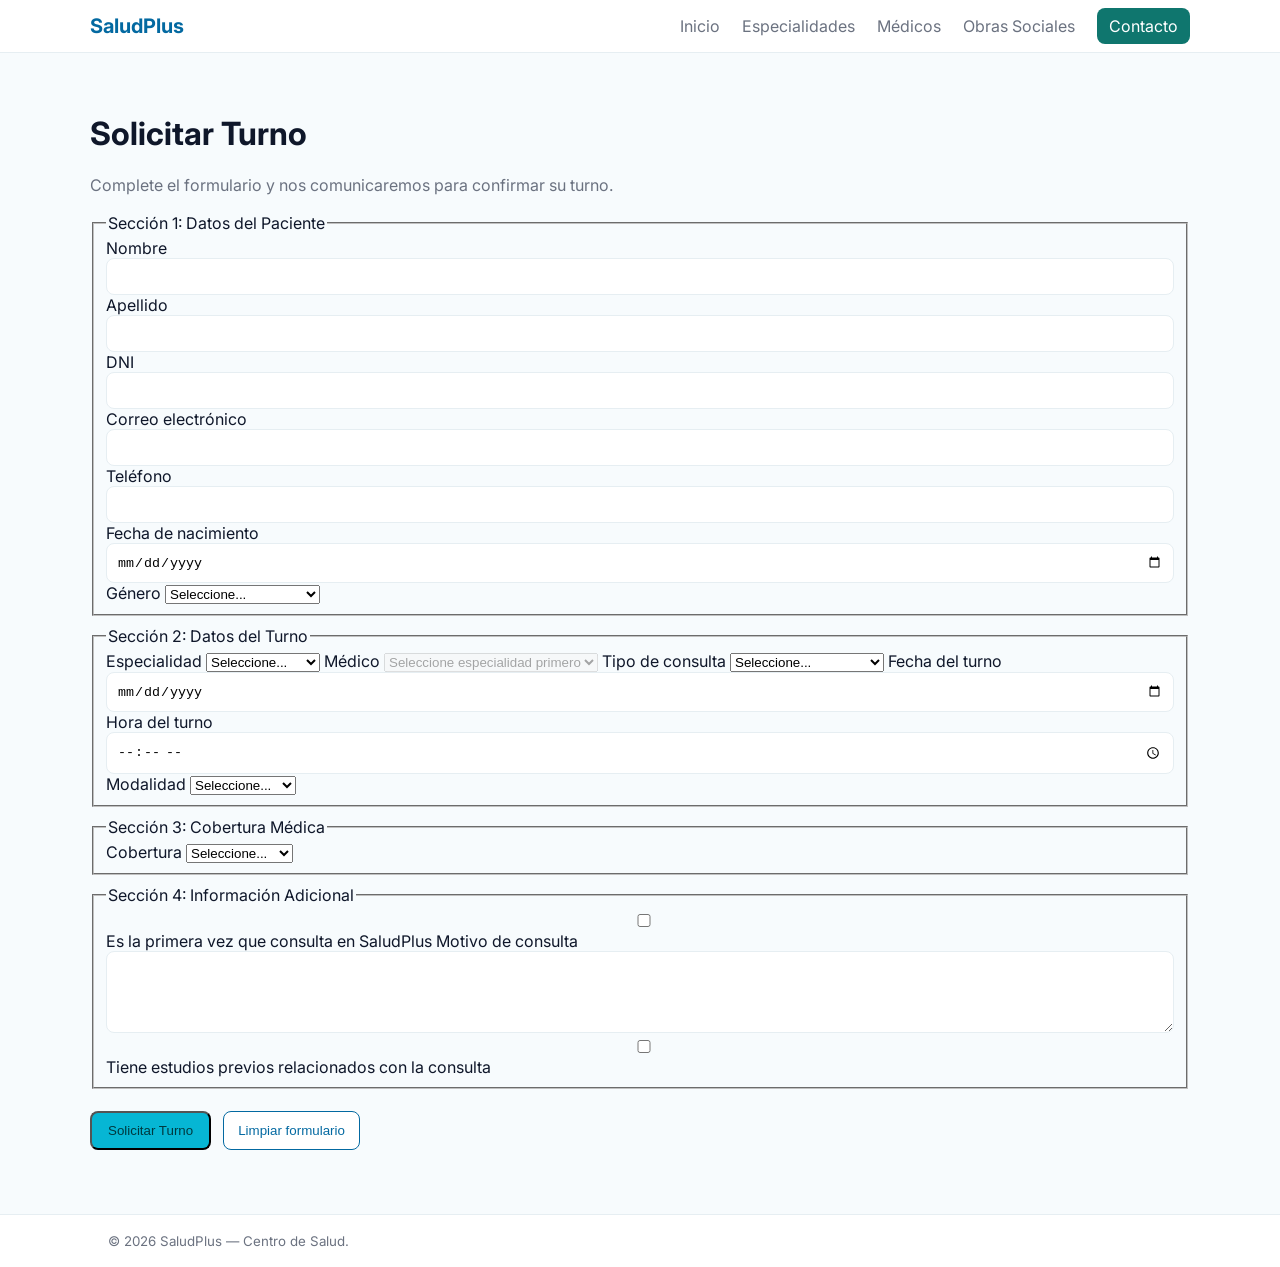
==== turnos.html @ ec74b863 "etapa 2: se inicia con el formulario y estilo de esta." ====
<!doctype html>
<html lang="es">
<head>
  <meta charset="utf-8">
  <meta name="viewport" content="width=device-width, initial-scale=1">
  <title>Solicitar Turno — SaludPlus</title>
  <link href="https://fonts.googleapis.com/css2?family=Inter:wght@300;400;600;700&display=swap" rel="stylesheet">
  <link rel="stylesheet" href="css/styles.css">
</head>
<body>
  <header class="site-header">
    <div class="container header-inner">
      <a class="brand" href="index.html">SaludPlus</a>
      <nav class="main-nav">
        <a href="index.html#inicio">Inicio</a>
        <a href="index.html#especialidades">Especialidades</a>
        <a href="index.html#medicos">Médicos</a>
        <a href="index.html#obras">Obras Sociales</a>
        <a href="index.html#contacto" class="cta">Contacto</a>
      </nav>
    </div>
  </header>

  <main class="section container" style="padding-top:40px">
    <h1>Solicitar Turno</h1>
    <p class="section-sub">Complete el formulario y nos comunicaremos para confirmar su turno.</p>

    <form id="turnoForm" class="contact-form" action="#" method="post">
      <fieldset>
        <legend>Sección 1: Datos del Paciente</legend>
        <label>
          Nombre
          <input type="text" name="nombre" id="nombre" required>
        </label>
        <label>
          Apellido
          <input type="text" name="apellido" id="apellido" required>
        </label>
        <label>
          DNI
          <input type="text" name="dni" id="dni" required>
        </label>
        <label>
          Correo electrónico
          <input type="email" name="email" id="email" required>
        </label>
        <label>
          Teléfono
          <input type="tel" name="telefono" id="telefono" required>
        </label>
        <label>
          Fecha de nacimiento
          <input type="date" name="nacimiento" id="nacimiento" required>
        </label>
        <label>
          Género
          <select name="genero" id="genero" required>
            <option value="">Seleccione...</option>
            <option>Masculino</option>
            <option>Femenino</option>
            <option>Otro</option>
            <option>Prefiero no especificar</option>
          </select>
        </label>
      </fieldset>

      <fieldset>
        <legend>Sección 2: Datos del Turno</legend>
        <label>
          Especialidad
          <select name="especialidad" id="especialidad" required>
            <option value="">Seleccione...</option>
            <option>Clínica General</option>
            <option>Cardiología</option>
            <option>Pediatría</option>
            <option>Ginecología</option>
            <option>Traumatología</option>
            <option>Neurología</option>
          </select>
        </label>

        <label>
          Médico
          <select name="medico" id="medico" disabled required>
            <option value="">Seleccione especialidad primero</option>
          </select>
        </label>

        <label>
          Tipo de consulta
          <select name="tipoConsulta" id="tipoConsulta" required>
            <option value="">Seleccione...</option>
            <option>Primera consulta</option>
            <option>Control</option>
            <option>Resultado de estudios</option>
          </select>
        </label>

        <label>
          Fecha del turno
          <input type="date" name="fechaTurno" id="fechaTurno" required>
        </label>

        <label>
          Hora del turno
          <input type="time" name="horaTurno" id="horaTurno" required>
        </label>

        <label>
          Modalidad
          <select name="modalidad" id="modalidad" required>
            <option value="">Seleccione...</option>
            <option>Presencial</option>
            <option>Videoconsulta</option>
          </select>
        </label>

        <label id="plataformaLabel" style="display:none">
          Plataforma preferida
          <select name="plataforma" id="plataforma">
            <option value="">Seleccione...</option>
            <option>Zoom</option>
            <option>Google Meet</option>
            <option>Teams</option>
          </select>
        </label>
      </fieldset>

      <fieldset>
        <legend>Sección 3: Cobertura Médica</legend>
        <label>
          Cobertura
          <select name="cobertura" id="cobertura" required>
            <option value="">Seleccione...</option>
            <option>OSDE</option>
            <option>Swiss Medical</option>
            <option>Galeno</option>
            <option>IOMA</option>
            <option>Medicus</option>
            <option>Sancor Salud</option>
            <option>Particular</option>
          </select>
        </label>

        <label id="credencialLabel" style="display:none">
          Número de credencial
          <input type="text" name="numeroCredencial" id="numeroCredencial">
        </label>

        <label id="planLabel" style="display:none">
          Plan
          <input type="text" name="plan" id="plan">
        </label>
      </fieldset>
      <fieldset>
        <legend>Sección 4: Información Adicional</legend>
        <label>
          <input type="checkbox" id="primeraVisita" name="primeraVisita">
          Es la primera vez que consulta en SaludPlus
        </label>

        <label id="conocioLabel" style="display:none">
          ¿Cómo nos conoció?
          <select id="conocio" name="conocio">
            <option value="">Seleccione...</option>
            <option>Búsqueda en internet</option>
            <option>Recomendación de un conocido</option>
            <option>Redes sociales</option>
            <option>Otro</option>
          </select>
        </label>

        <label>
          Motivo de consulta
          <textarea name="motivo" id="motivo" rows="4" required></textarea>
        </label>

        <label>
          <input type="checkbox" id="estudiosPrevios" name="estudiosPrevios">
          Tiene estudios previos relacionados con la consulta
        </label>

        <label id="descEstudiosLabel" style="display:none">
          Descripción de estudios
          <textarea id="descEstudios" name="descEstudios" rows="3"></textarea>
        </label>
      </fieldset>

      <div style="margin-top:12px;display:flex;gap:12px">
        <button type="submit" class="btn-primary">Solicitar Turno</button>
        <button type="reset" class="btn-secondary" id="limpiarBtn">Limpiar formulario</button>
      </div>
    </form>
  </main>

  <footer class="site-footer">
    <div class="container footer-inner">
      <small>© 2026 SaludPlus — Centro de Salud.</small>
    </div>
  </footer>
</body>
</html>
---- css/styles.css ----
/* Reset y base */
:root{
	--bg:#f7fbfd;
	--card:#ffffff;
	--muted:#6b7280;
	--accent:#0f766e;
	--accent-2:#0369a1;
	--max-width:1100px;
	--radius:10px;
}
*{box-sizing:border-box}
html,body{height:100%;margin:0;font-family:Inter,system-ui,Arial,sans-serif;background:var(--bg);color:#0f172a}
.container{max-width:var(--max-width);margin:0 auto;padding:0 18px}

/* Header */
.site-header{background:#ffffff;border-bottom:1px solid #e6eef2;position:sticky;top:0;z-index:1200;backdrop-filter:saturate(120%) blur(6px)}
.site-header.sticky{box-shadow:0 6px 18px rgba(15,23,42,0.06)}
.header-inner{display:flex;align-items:center;justify-content:space-between;padding:14px 0}
.brand{font-weight:700;color:var(--accent-2);text-decoration:none;font-size:1.25rem}
.main-nav a{margin-left:18px;color:var(--muted);text-decoration:none}
.main-nav a.cta{background:var(--accent);color:#fff;padding:8px 12px;border-radius:8px}

/* Hero */
.hero{padding:72px 0;background-image:linear-gradient(180deg,rgba(5,30,38,0.5),rgba(3,105,161,0.15)),url('https://images.unsplash.com/photo-1586773860416-3a6d7f0a6d7b?auto=format&fit=crop&w=1400&q=60');background-size:cover;background-position:center;color:#fff}
.hero-inner{display:flex;gap:24px;align-items:center}
.hero-text{flex:1;color:#fff}
.hero-text h1{margin:0;font-size:2.2rem;color:#fff}
.hero-text p{margin:12px 0;color:rgba(255,255,255,0.9)}
.lead{font-weight:600;color:rgba(255,255,255,0.95)}
.btn-primary{display:inline-block;background:#06b6d4;color:#00393f;padding:10px 16px;border-radius:8px;text-decoration:none}
.hero-visual{width:320px;height:240px;background:linear-gradient(180deg, rgba(255,255,255,0.06), rgba(255,255,255,0.02));border-radius:12px}

.trust-indicators{display:flex;gap:12px;margin-top:18px}
.trust-item{background:rgba(255,255,255,0.12);padding:10px 14px;border-radius:10px;text-align:center}
.trust-item strong{display:block;font-size:1.1rem}
.trust-item span{display:block;font-size:0.85rem;color:rgba(255,255,255,0.9)}

/* Sections */
.section{padding:36px 0}
.section h2{margin:0 0 6px 0;color:var(--accent-2)}
.section-sub{margin:0 0 18px 0;color:var(--muted)}

.grid{display:grid;gap:16px}
.specialties{display:grid;gap:16px;grid-template-columns:repeat(auto-fit,minmax(220px,1fr))}

@media (min-width:1024px){
	.specialties{grid-template-columns:repeat(3,1fr)}
}
.spec-card{display:flex;flex-direction:column;align-items:flex-start}
.spec-icon{width:64px;height:64px;display:flex;align-items:center;justify-content:center;margin-bottom:10px}
.spec-icon img{width:64px;height:64px;border-radius:8px;display:block}
.card{background:var(--card);padding:16px;border-radius:var(--radius);box-shadow:0 6px 18px rgba(15,23,42,0.06)}

.team{display:flex;gap:18px;flex-wrap:wrap;align-items:stretch}
.team-card{background:var(--card);padding:14px;border-radius:12px;display:flex;gap:12px;align-items:flex-start;flex:1 1 280px;min-width:220px}
.team-photo{width:100px;height:100px;border-radius:8px;background:linear-gradient(135deg,#e6eef2,#fff);flex-shrink:0}
.team-info{display:block}
.team-info strong{display:block}
.team-info .muted{color:var(--muted);font-size:0.95rem}
.team-info p{margin:8px 0 0 0;color:var(--muted)}

.insurers{display:flex;flex-wrap:wrap;gap:12px;list-style:none;padding:0;margin:12px 0}
.insurers li{background:var(--card);padding:10px 14px;border-radius:8px;box-shadow:0 4px 10px rgba(15,23,42,0.04)}

.contact-grid{display:grid;grid-template-columns:1fr 1fr;gap:20px;align-items:start}
.map-placeholder{background:linear-gradient(135deg,#eef2f7,#e6f6f8);border-radius:8px;display:flex;align-items:center;justify-content:center;color:var(--muted);min-height:160px}
.contact-form{display:grid;gap:10px}
.contact-form input,.contact-form textarea{width:100%;padding:10px;border:1px solid #e6eef2;border-radius:8px}
.btn-secondary{background:#fff;border:1px solid var(--accent-2);color:var(--accent-2);padding:10px 14px;border-radius:8px}

/* Footer */
.site-footer{background:#fff;border-top:1px solid #e6eef2;padding:18px 0;margin-top:28px}
.footer-inner{display:flex;justify-content:space-between;align-items:center;color:var(--muted)}
.footer-nav a{margin-left:12px;color:var(--muted);text-decoration:none}

/* Responsive */
@media (max-width:900px){
	.hero-inner{flex-direction:column;text-align:center}
	.hero-visual{width:220px;height:140px}
	.contact-grid{grid-template-columns:1fr}
	.header-inner{padding:12px 0}
	.main-nav a{margin-left:12px}
	.trust-indicators{justify-content:center}
}

@media (max-width:480px){
	.hero-text h1{font-size:1.6rem}
	.brand{font-size:1rem}
}
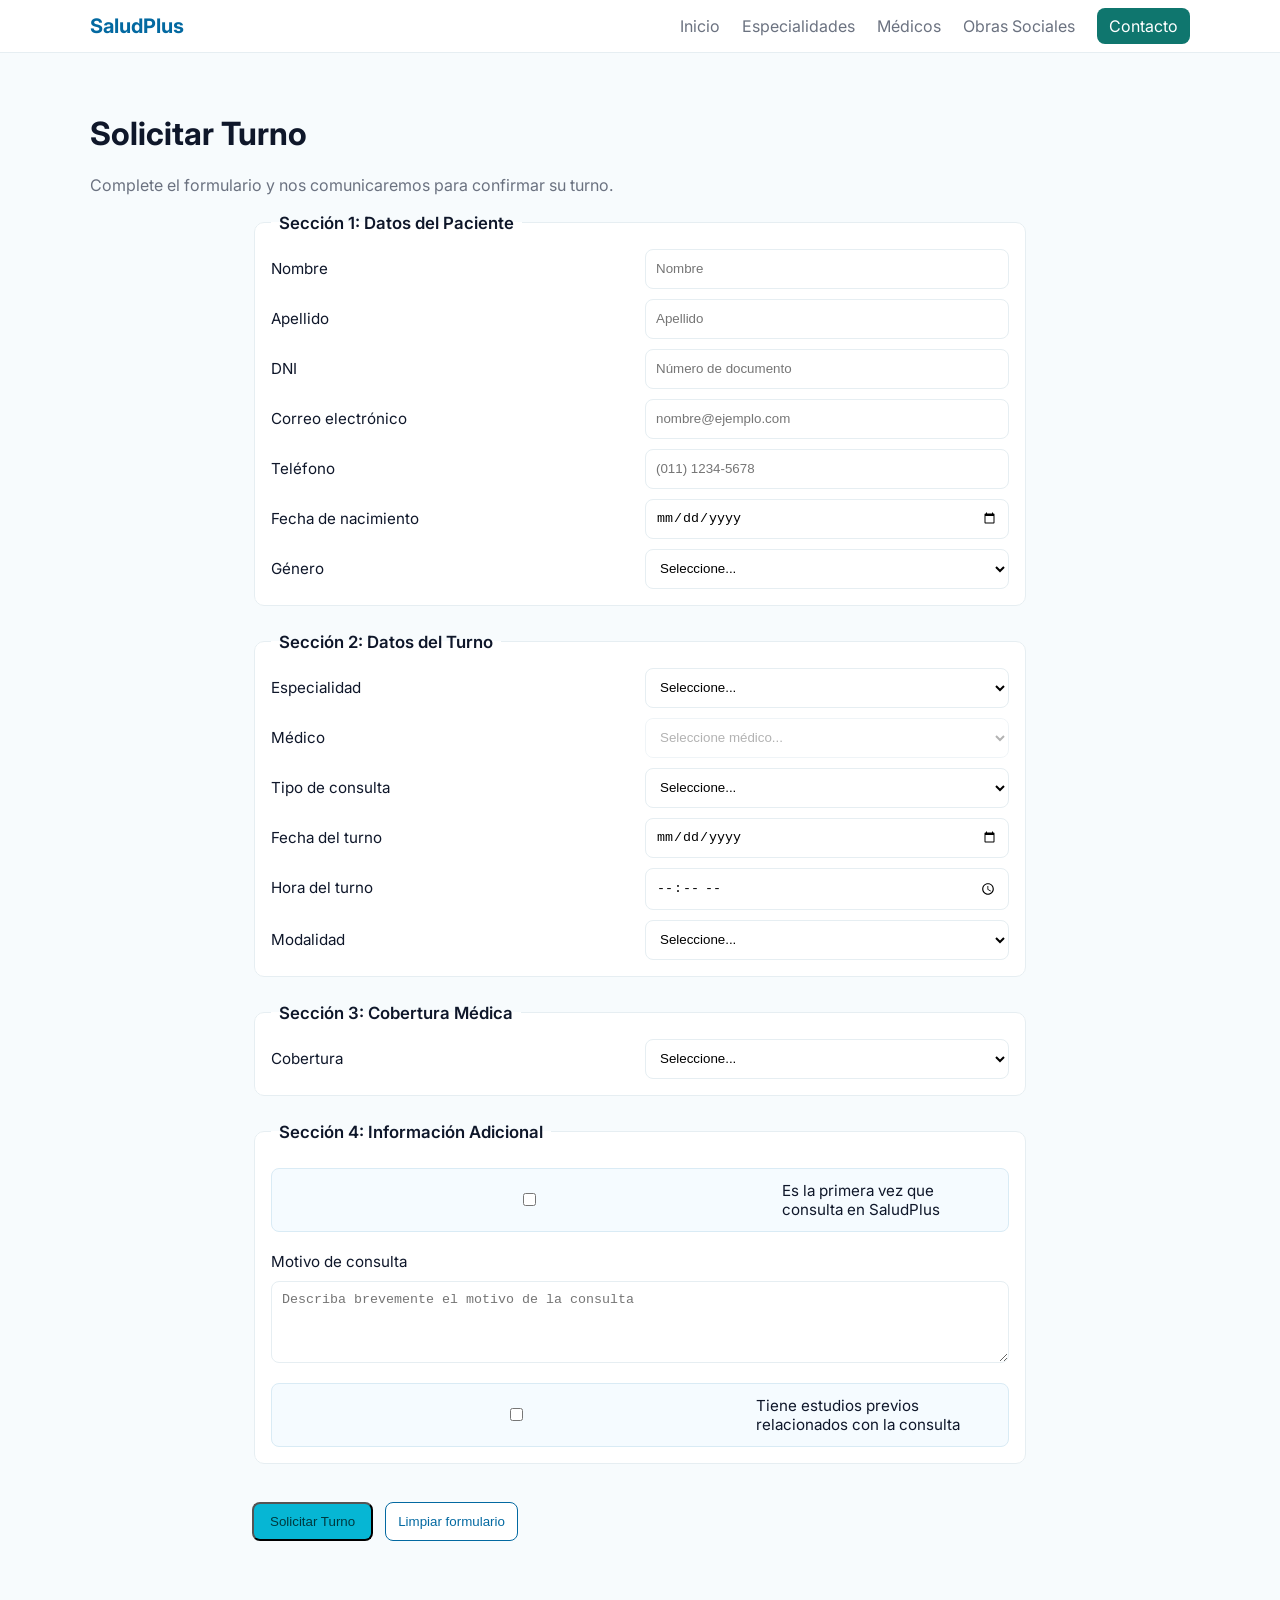
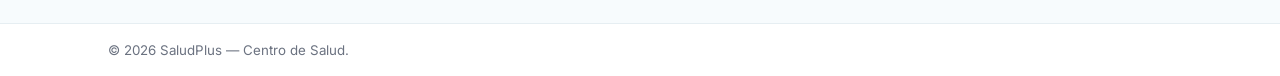
==== commit 547a2326: "etapa 2: se arregla el formulario y se continua con las demás secciones, también se hacen arreglos d" ====
--- a/turnos.html
+++ b/turnos.html
@@ -6,6 +6,7 @@
   <title>Solicitar Turno — SaludPlus</title>
   <link href="https://fonts.googleapis.com/css2?family=Inter:wght@300;400;600;700&display=swap" rel="stylesheet">
   <link rel="stylesheet" href="css/styles.css">
+  <link rel="stylesheet" href="css/turnos.css">
 </head>
 <body>
   <header class="site-header">
@@ -21,172 +22,138 @@
     </div>
   </header>
 
-  <main class="section container" style="padding-top:40px">
+  <main class="section container turnos-main">
     <h1>Solicitar Turno</h1>
     <p class="section-sub">Complete el formulario y nos comunicaremos para confirmar su turno.</p>
 
     <form id="turnoForm" class="contact-form" action="#" method="post">
       <fieldset>
         <legend>Sección 1: Datos del Paciente</legend>
-        <label>
-          Nombre
-          <input type="text" name="nombre" id="nombre" required>
-        </label>
-        <label>
-          Apellido
-          <input type="text" name="apellido" id="apellido" required>
-        </label>
-        <label>
-          DNI
-          <input type="text" name="dni" id="dni" required>
-        </label>
-        <label>
-          Correo electrónico
-          <input type="email" name="email" id="email" required>
-        </label>
-        <label>
-          Teléfono
-          <input type="tel" name="telefono" id="telefono" required>
-        </label>
-        <label>
-          Fecha de nacimiento
-          <input type="date" name="nacimiento" id="nacimiento" required>
-        </label>
-        <label>
-          Género
-          <select name="genero" id="genero" required>
-            <option value="">Seleccione...</option>
-            <option>Masculino</option>
-            <option>Femenino</option>
-            <option>Otro</option>
-            <option>Prefiero no especificar</option>
-          </select>
-        </label>
+        <label for="nombre">Nombre</label>
+        <input placeholder="Nombre" type="text" name="nombre" id="nombre" required>
+
+        <label for="apellido">Apellido</label>
+        <input placeholder="Apellido" type="text" name="apellido" id="apellido" required>
+
+        <label for="dni">DNI</label>
+        <input placeholder="Número de documento" type="text" name="dni" id="dni" required>
+
+        <label for="email">Correo electrónico</label>
+        <input placeholder="nombre@ejemplo.com" type="email" name="email" id="email" required>
+
+        <label for="telefono">Teléfono</label>
+        <input placeholder="(011) 1234-5678" type="tel" name="telefono" id="telefono" required>
+
+        <label for="nacimiento">Fecha de nacimiento</label>
+        <input type="date" name="nacimiento" id="nacimiento" required>
+
+        <label for="genero">Género</label>
+        <select name="genero" id="genero" required>
+          <option value="">Seleccione...</option>
+          <option>Masculino</option>
+          <option>Femenino</option>
+          <option>Otro</option>
+          <option>Prefiero no especificar</option>
+        </select>
       </fieldset>
 
       <fieldset>
         <legend>Sección 2: Datos del Turno</legend>
-        <label>
-          Especialidad
-          <select name="especialidad" id="especialidad" required>
-            <option value="">Seleccione...</option>
-            <option>Clínica General</option>
-            <option>Cardiología</option>
-            <option>Pediatría</option>
-            <option>Ginecología</option>
-            <option>Traumatología</option>
-            <option>Neurología</option>
-          </select>
-        </label>
+        <label for="especialidad">Especialidad</label>
+        <select name="especialidad" id="especialidad" required>
+          <option value="">Seleccione...</option>
+          <option>Clínica General</option>
+          <option>Cardiología</option>
+          <option>Pediatría</option>
+          <option>Ginecología</option>
+          <option>Traumatología</option>
+          <option>Neurología</option>
+        </select>
 
-        <label>
-          Médico
-          <select name="medico" id="medico" disabled required>
-            <option value="">Seleccione especialidad primero</option>
-          </select>
-        </label>
+        <label for="medico">Médico</label>
+        <select name="medico" id="medico" disabled required>
+          <option value="">Seleccione especialidad primero</option>
+        </select>
 
-        <label>
-          Tipo de consulta
-          <select name="tipoConsulta" id="tipoConsulta" required>
-            <option value="">Seleccione...</option>
-            <option>Primera consulta</option>
-            <option>Control</option>
-            <option>Resultado de estudios</option>
-          </select>
-        </label>
+        <label for="tipoConsulta">Tipo de consulta</label>
+        <select name="tipoConsulta" id="tipoConsulta" required>
+          <option value="">Seleccione...</option>
+          <option>Primera consulta</option>
+          <option>Control</option>
+          <option>Resultado de estudios</option>
+        </select>
 
-        <label>
-          Fecha del turno
-          <input type="date" name="fechaTurno" id="fechaTurno" required>
-        </label>
+        <label for="fechaTurno">Fecha del turno</label>
+        <input type="date" name="fechaTurno" id="fechaTurno" required>
 
-        <label>
-          Hora del turno
-          <input type="time" name="horaTurno" id="horaTurno" required>
-        </label>
+        <label for="horaTurno">Hora del turno</label>
+        <input type="time" name="horaTurno" id="horaTurno" required>
 
-        <label>
-          Modalidad
-          <select name="modalidad" id="modalidad" required>
-            <option value="">Seleccione...</option>
-            <option>Presencial</option>
-            <option>Videoconsulta</option>
-          </select>
-        </label>
+        <label for="modalidad">Modalidad</label>
+        <select name="modalidad" id="modalidad" required>
+          <option value="">Seleccione...</option>
+          <option>Presencial</option>
+          <option>Videoconsulta</option>
+        </select>
 
-        <label id="plataformaLabel" style="display:none">
-          Plataforma preferida
-          <select name="plataforma" id="plataforma">
-            <option value="">Seleccione...</option>
-            <option>Zoom</option>
-            <option>Google Meet</option>
-            <option>Teams</option>
-          </select>
-        </label>
+        <label for="plataforma" id="plataformaLabel" class="hidden">Plataforma preferida</label>
+        <select name="plataforma" id="plataforma" class="hidden" disabled>
+          <option value="">Seleccione...</option>
+          <option>Zoom</option>
+          <option>Google Meet</option>
+          <option>Teams</option>
+        </select>
       </fieldset>
 
       <fieldset>
         <legend>Sección 3: Cobertura Médica</legend>
-        <label>
-          Cobertura
-          <select name="cobertura" id="cobertura" required>
-            <option value="">Seleccione...</option>
-            <option>OSDE</option>
-            <option>Swiss Medical</option>
-            <option>Galeno</option>
-            <option>IOMA</option>
-            <option>Medicus</option>
-            <option>Sancor Salud</option>
-            <option>Particular</option>
-          </select>
-        </label>
+        <label for="cobertura">Cobertura</label>
+        <select name="cobertura" id="cobertura" required>
+          <option value="">Seleccione...</option>
+          <option>OSDE</option>
+          <option>Swiss Medical</option>
+          <option>Galeno</option>
+          <option>IOMA</option>
+          <option>Medicus</option>
+          <option>Sancor Salud</option>
+          <option>Particular</option>
+        </select>
 
-        <label id="credencialLabel" style="display:none">
-          Número de credencial
-          <input type="text" name="numeroCredencial" id="numeroCredencial">
-        </label>
+        <label for="numeroCredencial" id="credencialLabel" class="hidden">Número de credencial</label>
+        <input placeholder="Número de credencial" type="text" name="numeroCredencial" id="numeroCredencial" class="hidden" disabled>
 
-        <label id="planLabel" style="display:none">
-          Plan
-          <input type="text" name="plan" id="plan">
-        </label>
+        <label for="plan" id="planLabel" class="hidden">Plan</label>
+        <input placeholder="Nombre del plan" type="text" name="plan" id="plan" class="hidden" disabled>
       </fieldset>
       <fieldset>
         <legend>Sección 4: Información Adicional</legend>
-        <label>
+        <label for="primeraVisita" class="checkbox-row">
           <input type="checkbox" id="primeraVisita" name="primeraVisita">
           Es la primera vez que consulta en SaludPlus
         </label>
 
-        <label id="conocioLabel" style="display:none">
-          ¿Cómo nos conoció?
-          <select id="conocio" name="conocio">
-            <option value="">Seleccione...</option>
-            <option>Búsqueda en internet</option>
-            <option>Recomendación de un conocido</option>
-            <option>Redes sociales</option>
-            <option>Otro</option>
-          </select>
-        </label>
+        <label for="conocio" id="conocioLabel" class="hidden full-width">¿Cómo nos conoció?</label>
+        <select id="conocio" name="conocio" class="hidden full-width" disabled>
+          <option value="">Seleccione...</option>
+          <option>Búsqueda en internet</option>
+          <option>Recomendación de un conocido</option>
+          <option>Redes sociales</option>
+          <option>Otro</option>
+        </select>
 
-        <label>
-          Motivo de consulta
-          <textarea name="motivo" id="motivo" rows="4" required></textarea>
-        </label>
+        <label for="motivo" class="full-width">Motivo de consulta</label>
+        <textarea placeholder="Describa brevemente el motivo de la consulta" name="motivo" id="motivo" rows="4" required class="full-width"></textarea>
 
-        <label>
+        <label for="estudiosPrevios" class="checkbox-row">
           <input type="checkbox" id="estudiosPrevios" name="estudiosPrevios">
           Tiene estudios previos relacionados con la consulta
         </label>
 
-        <label id="descEstudiosLabel" style="display:none">
-          Descripción de estudios
-          <textarea id="descEstudios" name="descEstudios" rows="3"></textarea>
-        </label>
+        <label for="descEstudios" id="descEstudiosLabel" class="hidden full-width">Descripción de estudios</label>
+        <textarea id="descEstudios" name="descEstudios" rows="3" class="hidden full-width" disabled placeholder="Resumen de estudios realizados"></textarea>
       </fieldset>
 
-      <div style="margin-top:12px;display:flex;gap:12px">
+      <div class="form-actions">
         <button type="submit" class="btn-primary">Solicitar Turno</button>
         <button type="reset" class="btn-secondary" id="limpiarBtn">Limpiar formulario</button>
       </div>
@@ -198,5 +165,6 @@
       <small>© 2026 SaludPlus — Centro de Salud.</small>
     </div>
   </footer>
+  <script src="js/validaciones.js"></script>
 </body>
 </html>
--- a/css/styles.css
+++ b/css/styles.css
@@ -64,7 +64,15 @@
 
 .contact-grid{display:grid;grid-template-columns:1fr 1fr;gap:20px;align-items:start}
 .map-placeholder{background:linear-gradient(135deg,#eef2f7,#e6f6f8);border-radius:8px;display:flex;align-items:center;justify-content:center;color:var(--muted);min-height:160px}
-.contact-form{display:grid;gap:10px}
+.contact-form{display:grid;gap:10px;max-width:800px;margin:0 auto}
+.contact-form fieldset{border:1px solid #e6eef2;background:#ffffff;padding:16px;border-radius:10px;margin-bottom:16px}
+.contact-form legend{font-weight:600;padding:0 8px}
+.hidden{display:none}
+.disabled{opacity:0.6}
+.contact-form label{display:block;margin-top:10px;font-size:0.95rem}
+.contact-form input[type="text"], .contact-form input[type="email"], .contact-form input[type="tel"], .contact-form input[type="date"], .contact-form input[type="time"], .contact-form select, .contact-form textarea{width:100%;padding:10px;border:1px solid #e6eef2;border-radius:8px;background:transparent}
+.contact-form input[type="text"]:focus, .contact-form input[type="email"]:focus, .contact-form input[type="tel"]:focus, .contact-form input[type="date"]:focus, .contact-form input[type="time"]:focus, .contact-form select:focus, .contact-form textarea:focus{outline:none;box-shadow:0 0 0 4px rgba(3,105,161,0.08);border-color:var(--accent-2)}
+.contact-form input[type="text"]:hover, .contact-form input[type="email"]:hover, .contact-form input[type="tel"]:hover, .contact-form select:hover, .contact-form textarea:hover{border-color:#cfeff8}
 .contact-form input,.contact-form textarea{width:100%;padding:10px;border:1px solid #e6eef2;border-radius:8px}
 .btn-secondary{background:#fff;border:1px solid var(--accent-2);color:var(--accent-2);padding:10px 14px;border-radius:8px}
 
--- a/css/turnos.css
+++ b/css/turnos.css
@@ -0,0 +1,66 @@
+/* Estilos específicos para la página turnos */
+
+/* Centrar y espaciar el formulario (redundancia segura con styles.css) */
+.contact-form{max-width:800px;margin:18px auto;padding:0 12px}
+
+/* Fieldset como tarjetas: usar grid para distribución limpia */
+.contact-form fieldset{
+  display:grid;
+  gap:10px;
+  grid-template-columns:repeat(2,1fr);
+}
+.contact-form fieldset legend{font-size:1.05rem}
+
+/* En pantallas pequeñas, una sola columna */
+@media (max-width:700px){
+  .contact-form fieldset{grid-template-columns:1fr}
+}
+
+/* Inputs ocupan toda la celda */
+.contact-form input[type="text"],
+.contact-form input[type="email"],
+.contact-form input[type="tel"],
+.contact-form input[type="date"],
+.contact-form input[type="time"],
+.contact-form select,
+.contact-form textarea{
+  min-height:40px;
+}
+
+/* Mejor separación para checkbox/labels que contienen inputs */
+.contact-form .checkbox-row{
+  display:flex;
+  align-items:center;
+  gap:10px;
+  grid-column:1 / -1;
+  padding:12px 14px;
+  background:#f5fbff;
+  border:1px solid #d9ebf5;
+  border-radius:8px;
+}
+
+.contact-form .full-width{
+  grid-column:1 / -1;
+}
+
+/* Asegurar que los elementos ocultos usen display:none */
+.hidden{display:none !important}
+
+/* Estilos para botones */
+.contact-form .btn-primary{padding:10px 16px}
+.contact-form .btn-secondary{padding:10px 12px}
+
+/* Mejorar legibilidad del area de texto */
+.contact-form textarea{min-height:60px}
+
+/* Estilos visuales para elementos disabled */
+.disabled{opacity:0.6}
+
+/* Arreglar alineación del grupo final de botones */
+.contact-form .form-actions{display:flex;gap:12px;justify-content:flex-start;margin-top:12px}
+
+/* Ajustes de foco adicionales */
+.contact-form select:focus, .contact-form textarea:focus{box-shadow:0 0 0 4px rgba(3,105,161,0.06)}
+
+/* Espaciado superior para la página turnos */
+.turnos-main{padding-top:40px}
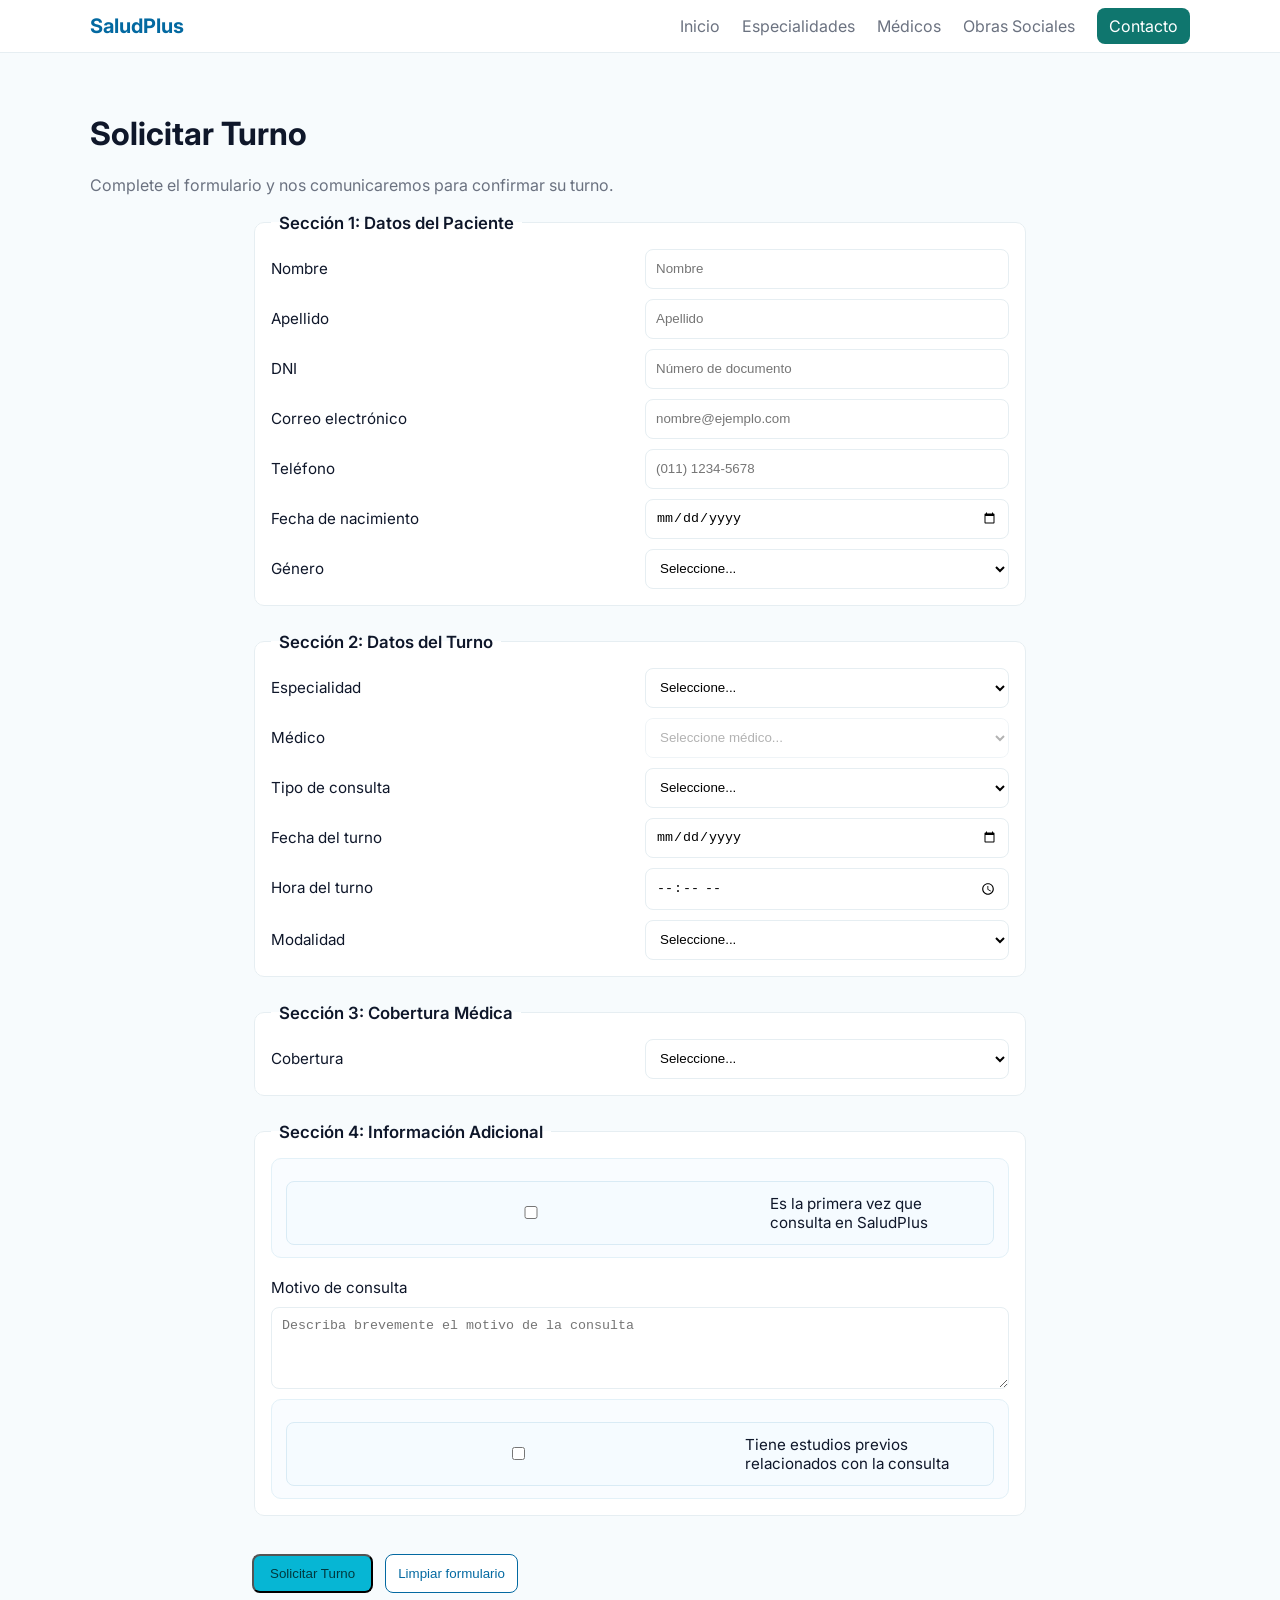
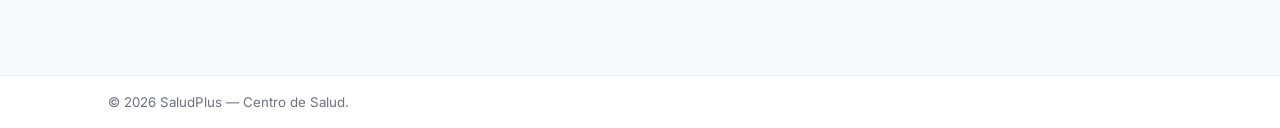
==== commit 80dbb878: "etapa 2: se arregla los ultimos detalles del formulario" ====
--- a/turnos.html
+++ b/turnos.html
@@ -127,30 +127,36 @@
       </fieldset>
       <fieldset>
         <legend>Sección 4: Información Adicional</legend>
-        <label for="primeraVisita" class="checkbox-row">
-          <input type="checkbox" id="primeraVisita" name="primeraVisita">
-          Es la primera vez que consulta en SaludPlus
-        </label>
-
-        <label for="conocio" id="conocioLabel" class="hidden full-width">¿Cómo nos conoció?</label>
-        <select id="conocio" name="conocio" class="hidden full-width" disabled>
-          <option value="">Seleccione...</option>
-          <option>Búsqueda en internet</option>
-          <option>Recomendación de un conocido</option>
-          <option>Redes sociales</option>
-          <option>Otro</option>
-        </select>
+        <div class="form-block full-width">
+          <label for="primeraVisita" class="checkbox-row">
+            <input type="checkbox" id="primeraVisita" name="primeraVisita">
+            Es la primera vez que consulta en SaludPlus
+          </label>
+          <div id="conocioGroup" class="hidden full-width">
+            <label for="conocio">¿Cómo nos conoció?</label>
+            <select id="conocio" name="conocio" disabled>
+              <option value="">Seleccione...</option>
+              <option>Búsqueda en internet</option>
+              <option>Recomendación de un conocido</option>
+              <option>Redes sociales</option>
+              <option>Otro</option>
+            </select>
+          </div>
+        </div>
 
         <label for="motivo" class="full-width">Motivo de consulta</label>
         <textarea placeholder="Describa brevemente el motivo de la consulta" name="motivo" id="motivo" rows="4" required class="full-width"></textarea>
 
-        <label for="estudiosPrevios" class="checkbox-row">
-          <input type="checkbox" id="estudiosPrevios" name="estudiosPrevios">
-          Tiene estudios previos relacionados con la consulta
-        </label>
-
-        <label for="descEstudios" id="descEstudiosLabel" class="hidden full-width">Descripción de estudios</label>
-        <textarea id="descEstudios" name="descEstudios" rows="3" class="hidden full-width" disabled placeholder="Resumen de estudios realizados"></textarea>
+        <div class="form-block full-width">
+          <label for="estudiosPrevios" class="checkbox-row">
+            <input type="checkbox" id="estudiosPrevios" name="estudiosPrevios">
+            Tiene estudios previos relacionados con la consulta
+          </label>
+          <div id="descEstudiosGroup" class="hidden full-width">
+            <label for="descEstudios">Descripción de estudios</label>
+            <textarea id="descEstudios" name="descEstudios" rows="3" disabled placeholder="Resumen de estudios realizados"></textarea>
+          </div>
+        </div>
       </fieldset>
 
       <div class="form-actions">
--- a/css/turnos.css
+++ b/css/turnos.css
@@ -32,11 +32,21 @@
   display:flex;
   align-items:center;
   gap:10px;
-  grid-column:1 / -1;
+  width:100%;
   padding:12px 14px;
   background:#f5fbff;
   border:1px solid #d9ebf5;
   border-radius:8px;
+}
+
+.contact-form .form-block{
+  display:grid;
+  gap:10px;
+  padding:12px 14px;
+  background:#f9fcff;
+  border:1px solid #e3f1f8;
+  border-radius:10px;
+  grid-column:1 / -1;
 }
 
 .contact-form .full-width{
